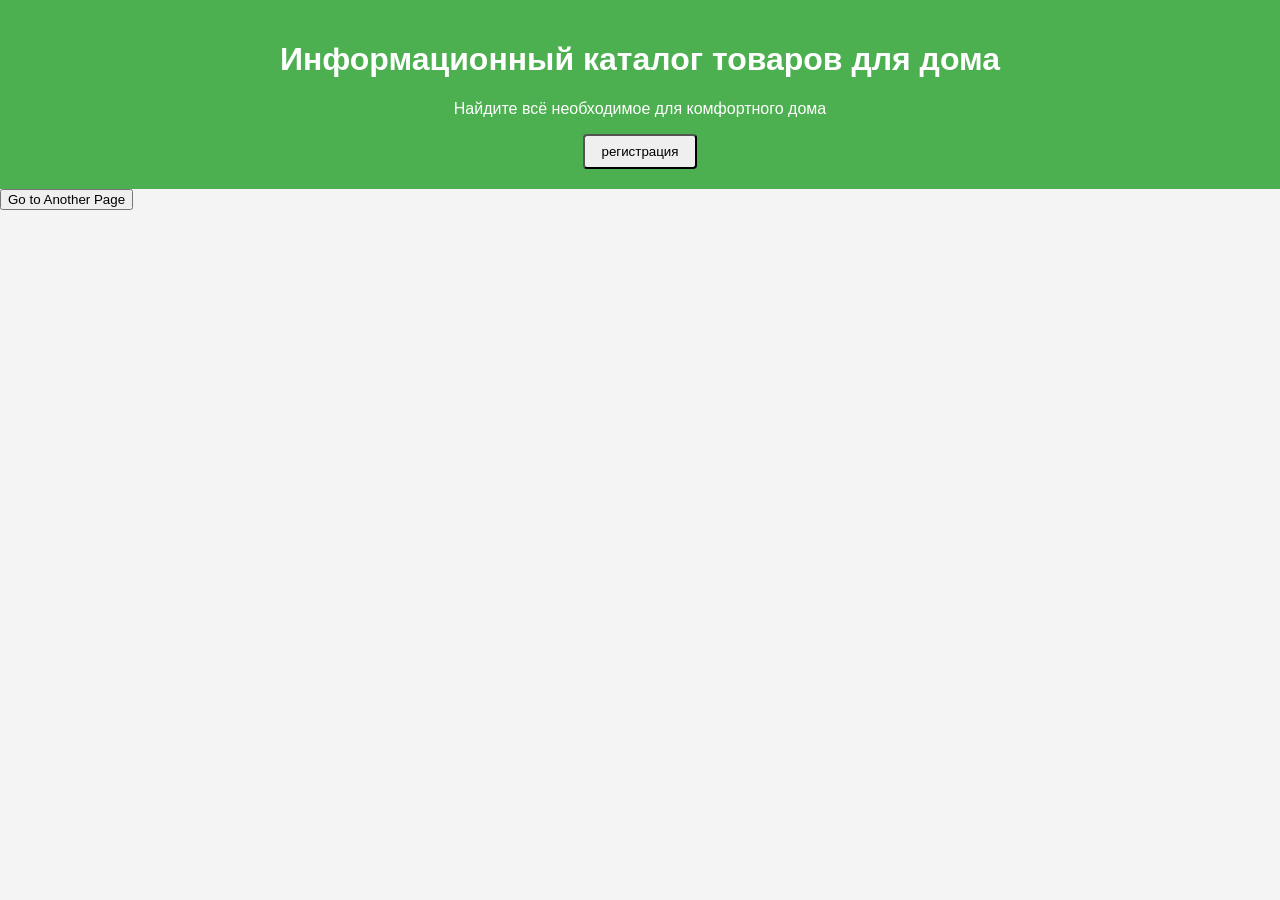
==== glav.html @ 7e82f417 "выполнено отправление в бд данных" ====
<!DOCTYPE html>
<html lang="en">
<head>
    <meta charset="UTF-8">
    <meta name="viewport" content="width=device-width, initial-scale=1.0">
    <title>Каталог товаров для дома</title>
    <link rel="stylesheet" href="css/styles.css">
</head>
<body>
    <header>
        <h1>Информационный каталог товаров для дома</h1>
        <p>Найдите всё необходимое для комфортного дома</p>
        
        <button id="openModal" class="Modal">регистрация</button>
<div id="modalOverlay" class="modal-overlay">
    <div class="modal-window">
        <div class="modal-header">
            <h3>Регистрация</h3>
            <span class="close-btn" id="closeModal" >&times;</span>
        </div>
        <div class="modal-content">
            <label for="nickname" class="form-label">nickname</label>
            <input type="text" class="form-control" id="nickname" name="nickname"/>
        </div>
          <div class="password">
            <label for="password" class="form-label">password</label>
            <input type="password" class="form-control" id="password" name="password"/>
            </div>
        <div class="olds">
            <label for="yerasOld" class="olds">Возраст</label>
            <input type="number" class="olds" id="years" name="olds"/>
        </div>
            <div class="politica">
                <label> <input type="checkbox"> Согласен с условиями использования</label>
            </div>

            <label for="выберете как к вам удобнее обратится в случае чего">
            <p>
                <input type="radio" value="net" name="tech"/>электронная почта
            </p>
            <p>
                <input type="radio" value="java" name="tech"/>номер телефона
            </p>
            </label>
             <select id="phone" name="phone">
                        <option value="lumia 950">Выберите устройсво с которго вы зашли к нам на сайт</option>
                        <option value="lumia">Смартфон</option>
                        <option value="lumia 950">ПК</option>
                        <option value="lumia 950">Планшет</option>
            </select>

        <div class="modal-footer">
            <button type="button" class="btn_reg">подтвердить</button>
            <button class="btn-secondary" id="cancelModal" >выход</button>
        </div>
    </header>
    </div>
</div>

    <div class="slider">
        
        <div class="slides">
            <div class="slide"><img src=""></div>
            <div class="slide"><img src=""></div>
            <div class="slide"></div>
        </div>
    
        
        <button class="prev">&#10094;</button>
        <button class="next">&#10095;</button>
    </div>


<button id="navigateButton">Go to Another Page</button>




    <script src="js/slideer.js"></script>
    <script src="js/modal.js"></script>
    <script src="js/reg.js"></script>
</body>


</html>
---- css/styles.css ----
body {
    font-family: Arial, sans-serif;
    margin: 0;
    padding: 0;
    background-color: #f4f4f4;
    color: #333;
}
header {
    background-color: #4CAF50;
    color: white;
    text-align: center;
    padding: 20px;
}
nav {
    background-color: #333;
    overflow: hidden;
}
nav a {
    float: left;
    display: block;
    color: white;
    text-align: center;
    padding: 14px 16px;
    text-decoration: none;
}
nav a:hover {
    background-color: #ddd;
    color: black;
}
.container {
    max-width: 1200px;
    margin: 20px auto;
    padding: 20px;
    background-color: white;
    border-radius: 8px;
    box-shadow: 0 0 10px rgba(0,0,0,0.1);
}
.category {
    margin-bottom: 40px;
}
.category h2 {
    border-bottom: 2px solid #4CAF50;
    padding-bottom: 10px;
}
.product {
    display: inline-block;
    width: 30%;
    margin: 10px 1%;
    text-align: center;
    border: 1px solid #ddd;
    padding: 10px;
    border-radius: 5px;
}
.product img {
    max-width: 100%;
    height: 150px;
    object-fit: cover;
}
footer {
    text-align: center;
    padding: 10px;
    background-color: #333;
    color: white;
    position: fixed;
    width: 100%;
    bottom: 0;
}


.button {
    width: auto;
    height: 0px;
    background: #d4af37;
    color: #1a1a2e;
    font-weight: 600;
    text-transform: capitalize;
    border-radius: 4px;
    border-width: 1px;
    border-color: #1a1a2e;
    border-style: solid;
    padding: 12px 24px;
    transition: all 0.3s ease;
    cursor: pointer;
    display: inline-flex;
    user-select: auto;
    position: relative;
    overflow: hidden;
    align-items: center;
    justify-content: center;
    line-height: 1;
    font-family: 'Tangerine', serif;
    font-size: 16px;
}
    
.button:active {
   transform: scale(0.96);
}

.kor{
    background-color: #d4af37;
    height: 121px;
    width: 100px;
    float: right;
   
}


.del button{
    background-color: #4CAF50;
}



.kor {
    position: fixed;
    right: 0px;
    top: 0px;
    background: #fff;
    border: 2px solid;
    border-color: black;
    padding: 32px;
    min-width: 250px;
    max-height: 400px;
    overflow-y: auto;
    box-shadow: 0 4px 10px rgba(0,0,0,0.2);
    z-index:70;
}
        
.kor h4 {
    margin: 0 0 10px 0;
    display: flex;
    justify-content: space-between;
    align-items: center;
}

.cart-count {
    background: #e74c3c;
    color: white;
    border-radius: 50%;
    padding: 2px 8px;
    font-size: 14px;
}

.cart-item {
    align-items: center;
    padding: 8px 0;
    border-bottom: 1px solid #eee;
    font-size: 14px;
}

.cart-item:last-child {
    border-bottom: none;
}

.cart-item button {
    background: #e74c3c;
    color: white;
    border-radius: 4px;
    font-size: 12px;
}

.cart-item button:hover {
    background: #c0392b;
}

.cart-total {
    margin-top: 10px;
    font-weight: bold;
    text-align: right;
}

.kor button.clear-btn {
    width: 100%;
    margin-top: 10px;
    padding: 5px;
    background: #95a5a6;
    color: white;
    border-radius: 5px;
}

.kor button.clear-btn:hover {
    background: #7f8c8d;
}

.button {
    background: #27ae60;
    border-radius: 5px;
}

.button:hover {
    background: #219a52;
}

.product {
    border: 1px solid #ddd;
    border-radius: 8px;
    padding: 15px;
    margin: 15px;
    width: 230px;
}

.product img {
    max-width: 100%;
    max-height: 80%;
}

.pop{
    color: #777
}


.modal-overlay {
display: none;
position: fixed;
top: 0;
left: 0;
width: 100%;
height: 100%;
background-color: rgba(0, 0, 0, 0.7);
z-index: 1000; 
justify-content: center;
align-items: center;
}

.modal-window {
background-color: #fff;
border-radius: 8px;
box-shadow: 0 4px 20px rgba(0, 0, 0, 0.15);
max-width: 500px;
width: 90%;
position: relative;
animation: modalFadeIn 0.3s ease-out;
}

.modal-header {
padding: 15px 20px;
border-bottom: 1px solid #eaeaea;
display: flex;
justify-content: space-between;
align-items: center;
}

.modal-header h3 {
margin: 0;
color: #333;
}

.close-btn {
font-size: 24px;
font-weight: bold;
color: #888;
cursor: pointer;
transition: color 0.2s;
}

.close-btn:hover {
color: #333;
}

.modal-content {
padding: 20px;
max-height: 70vh; 
overflow-y: auto; }

.modal-footer {
padding: 15px 20px;
border-top: 1px solid #eaeaea;
display: flex;
justify-content: flex-end;
gap: 10px;
}

@keyframes modalFadeIn {
from {
opacity: 0;
transform: translateY(-20px);
}
to {
opacity: 1;
transform: translateY(0);
}
}


.modal-overlay.active {
display: flex;
}


.btn-primary, .btn-secondary , .Modal{
padding: 8px 16px;
border-radius: 4px;
font-weight: 500;
cursor: pointer;
}

.btn-primary {
background-color: #5c6bc0;
color: white;
border: none;
}

.btn-secondary {
background-color: #f5f5f5;
color: #333;
border: 1px solid #ddd;
}

.btn-reg:hover {
background-color: #3949ab;
}

.btn-secondary:hover {
background-color: #e9e9e9;
}
  
.openModal{
  background-color: #04AA6D;
  border: none;
  color: #04AA6D;
  padding: 15px 32px;
  text-align: center;
  text-decoration: none;
  display: inline-block;
  font-size: 16px;
  margin: 4px 2px;
  cursor: pointer;  
}

.modal-window{
    height: 500px;
    width: 500px;
    background-color: #333;
}

select{
    width: 100%;
    padding: 12px 20px;
    font-size: 16px;
    background-color: #333;
    border: 1px solid #333;
    border-radius: 4px;
    appearance: none;
    color: white;
}

select:hover{
    border-color: #777;
}

select:focus{
    outline: none;
    box-shadow: 0 0 0 2px rgba(74, 144, 226, 0.2);
}

.politica{
    display: inline-block;
    width: 20px;
    height: 20px;
    background: #ddd;
}

.politica::before{
    display: none;
    
    width: 12px;
    height: 12px;
    background: white;
}

.olds{
    margin-top: 10px;
    max-width: 70vh;
    overflow-y: auto;
}

.radio-style {
  display: inline-block;
  width: 20px;
  height: 20px;
  border-radius: 50%; 
  background: #eee; 
  border: 2px solid #ccc; 
}

.radio-style::before {
  content: '';
  display: inline-block;
  width: 100%;
  height: 100%;
  border-radius: 50%;
  background: green;
  opacity: 0; 
  transition: opacity 0.3s; 
}

#radioExample:checked + .radio-style::before {
  opacity: 1; 
}

.slider{
    width: 300px;
    overflow: hidden;
    position: relative;
}

.slides{
    display: flex;
    width: 100%;
    transition: transform 0.5s ease-in-out;
}

input[type="radio"]{
    display: none;
}

#slide1:checked ~ .slides {transform: translateX(0%);}
#slide2:checked ~ .slides {transform: translateX(-100%);}
#slide3:checked ~ .slides {transform: translateX(-200%);}

.controls {
    text-align: center;
    margin-top: 10px;
}

.controls label{
    display: inline-block;
    width: 15px;
    height: 15px;
    background: gray;
    border-radius: 50%;
    margin: 5px;
    cursor: pointer;
}

input:checked + label{
    background: black;
}

.slider {
    width: 500px; 
    overflow: hidden; 
    position: relative;
}

       
.slides {
    display: flex; 
    transition: transform 0.5s ease-in-out;
}

       
.slide {
    width: 100%;
    flex-shrink: 0;
}

       
.slide img {
    width: 100%; 
    display: block;
}

        
.prev, .next {
    position: absolute; 
    top: 50%;
    transform: translateY(-50%);
    background: rgba(0, 0, 0, 0.5);
    color: white; 
    border: none; 
    padding: 10px; 
    cursor: pointer; 
    font-size: 18px; 
    font-weight: bold;
    z-index: 2;
}


.prev {
    left: 10px;
}


.next {
    right: 10px;
}
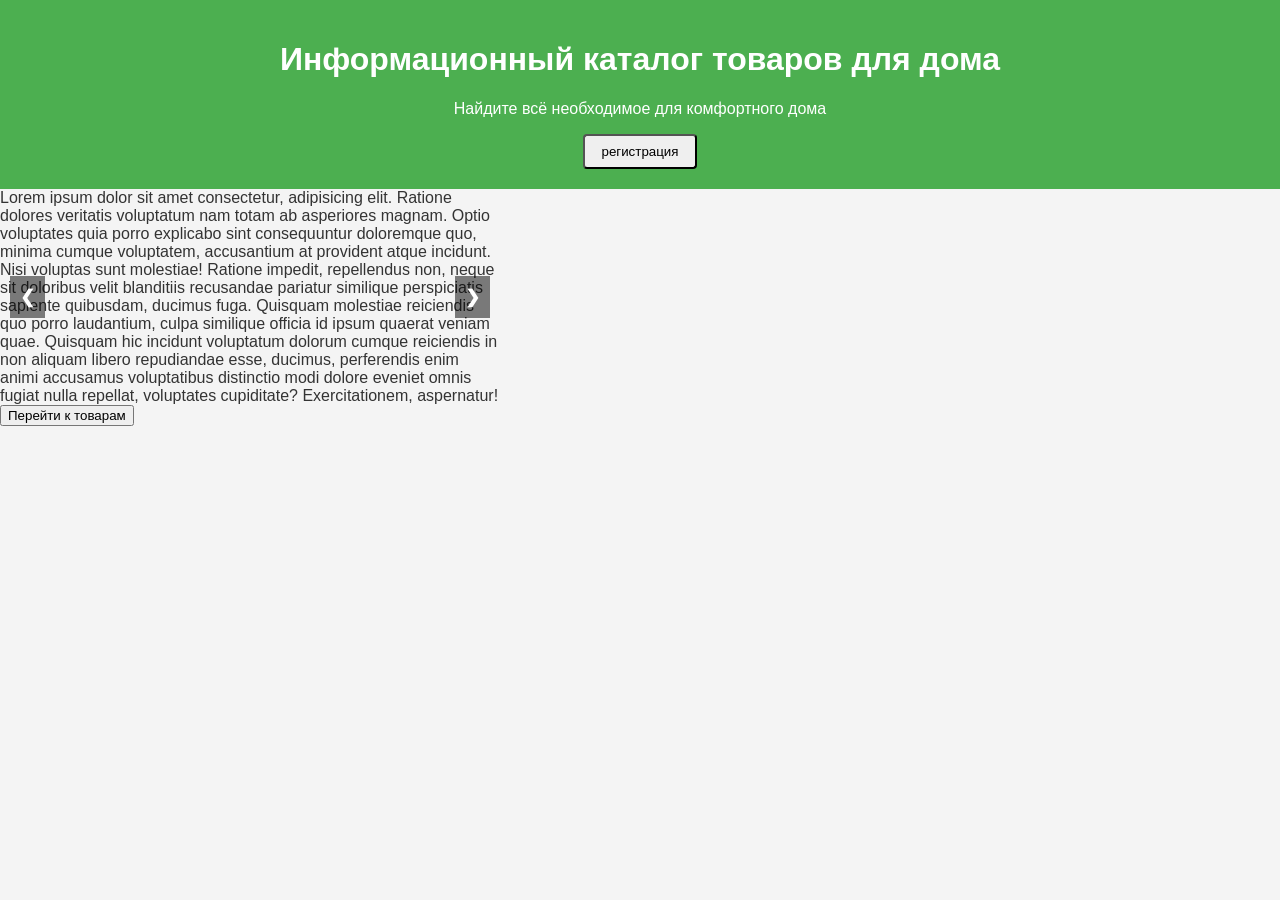
==== commit 811e20cb: "побавление get-запроса и корзины на test1" ====
--- a/glav.html
+++ b/glav.html
@@ -3,7 +3,7 @@
 <head>
     <meta charset="UTF-8">
     <meta name="viewport" content="width=device-width, initial-scale=1.0">
-    <title>Каталог товаров для дома</title>
+    <title>Главная</title>
     <link rel="stylesheet" href="css/styles.css">
 </head>
 <body>
@@ -60,9 +60,9 @@
     <div class="slider">
         
         <div class="slides">
-            <div class="slide"><img src=""></div>
-            <div class="slide"><img src=""></div>
-            <div class="slide"></div>
+            <div class="slide">Lorem ipsum dolor sit amet consectetur, adipisicing elit. Ratione dolores veritatis voluptatum nam totam ab asperiores magnam. Optio voluptates quia porro explicabo sint consequuntur doloremque quo, minima cumque voluptatem, accusantium at provident atque incidunt. Nisi voluptas sunt molestiae! Ratione impedit, repellendus non, neque sit doloribus velit blanditiis recusandae pariatur similique perspiciatis sapiente quibusdam, ducimus fuga. Quisquam molestiae reiciendis quo porro laudantium, culpa similique officia id ipsum quaerat veniam quae. Quisquam hic incidunt voluptatum dolorum cumque reiciendis in non aliquam libero repudiandae esse, ducimus, perferendis enim animi accusamus voluptatibus distinctio modi dolore eveniet omnis fugiat nulla repellat, voluptates cupiditate? Exercitationem, aspernatur!</div>
+            <div class="slide">Lorem ipsum dolor sit amet consectetur adipisicing elit. Placeat odit consectetur voluptatibus quasi quaerat maxime impedit facilis consequatur ullam eius aperiam, illo dicta laboriosam doloribus voluptates, inventore fuga error? Porro fugit temporibus provident voluptatum distinctio laboriosam expedita debitis reprehenderit aliquid vitae, nostrum ullam aliquam praesentium neque sequi illum nulla accusamus! Dicta, adipisci. Ratione placeat, nisi expedita, iste sequi quaerat sit ad vitae, ipsa voluptatum similique! Explicabo vel facilis accusantium nobis iure cumque natus fugiat recusandae beatae, laboriosam sequi! Placeat iure adipisci nemo repellat, architecto quam, sequi molestiae delectus quas veritatis labore maxime eligendi, asperiores ab corrupti obcaecati consequuntur quaerat saepe?</div>
+            <div class="slide">Lorem ipsum dolor sit amet, consectetur adipisicing elit. Repellendus ducimus quis maxime. Vel consequuntur cum exercitationem ex suscipit nulla officia eligendi omnis? Corporis odio, atque voluptates, harum esse rem dolores dignissimos exercitationem eaque eveniet quasi a iste assumenda ipsa mollitia. Hic esse ratione corporis molestiae. Sit impedit ut iusto in iste, vitae veniam dignissimos natus pariatur laborum fugit aliquid, porro itaque similique mollitia, totam omnis. Laborum ipsum natus possimus est cumque, exercitationem amet ut beatae blanditiis magni. Commodi quam quibusdam temporibus numquam maiores fugiat ea vero mollitia explicabo labore. Necessitatibus libero magnam, rerum quia numquam reiciendis sit inventore pariatur earum?</div>
         </div>
     
         
@@ -71,7 +71,7 @@
     </div>
 
 
-<button id="navigateButton">Go to Another Page</button>
+<button id="navigateButton">Перейти к товарам</button>
 
 
 
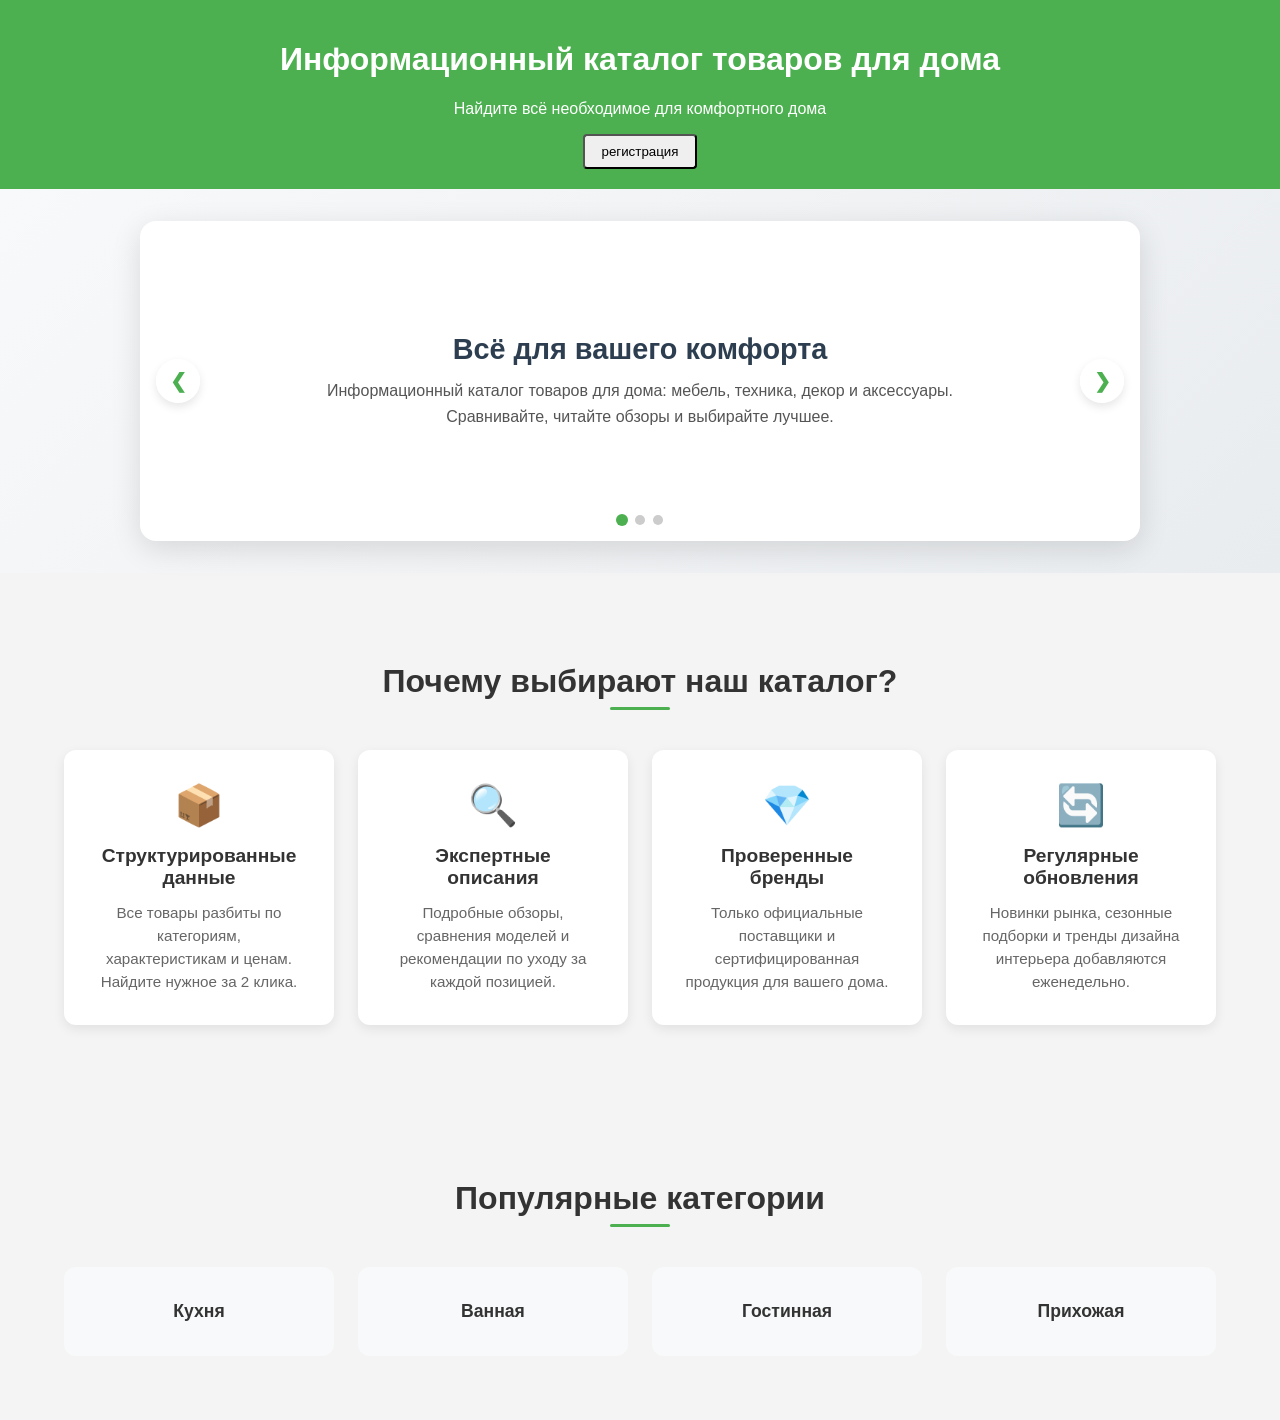
==== commit 6941f2dd: "обновление главной страницы" ====
--- a/glav.html
+++ b/glav.html
@@ -16,7 +16,7 @@
     <div class="modal-window">
         <div class="modal-header">
             <h3>Регистрация</h3>
-            <span class="close-btn" id="closeModal" >&times;</span>
+            <span class="close-btn" id="closeModal" ></span>
         </div>
         <div class="modal-content">
             <label for="nickname" class="form-label">nickname</label>
@@ -57,24 +57,75 @@
     </div>
 </div>
 
+<section class="hero-section">
     <div class="slider">
-        
         <div class="slides">
-            <div class="slide">Lorem ipsum dolor sit amet consectetur, adipisicing elit. Ratione dolores veritatis voluptatum nam totam ab asperiores magnam. Optio voluptates quia porro explicabo sint consequuntur doloremque quo, minima cumque voluptatem, accusantium at provident atque incidunt. Nisi voluptas sunt molestiae! Ratione impedit, repellendus non, neque sit doloribus velit blanditiis recusandae pariatur similique perspiciatis sapiente quibusdam, ducimus fuga. Quisquam molestiae reiciendis quo porro laudantium, culpa similique officia id ipsum quaerat veniam quae. Quisquam hic incidunt voluptatum dolorum cumque reiciendis in non aliquam libero repudiandae esse, ducimus, perferendis enim animi accusamus voluptatibus distinctio modi dolore eveniet omnis fugiat nulla repellat, voluptates cupiditate? Exercitationem, aspernatur!</div>
-            <div class="slide">Lorem ipsum dolor sit amet consectetur adipisicing elit. Placeat odit consectetur voluptatibus quasi quaerat maxime impedit facilis consequatur ullam eius aperiam, illo dicta laboriosam doloribus voluptates, inventore fuga error? Porro fugit temporibus provident voluptatum distinctio laboriosam expedita debitis reprehenderit aliquid vitae, nostrum ullam aliquam praesentium neque sequi illum nulla accusamus! Dicta, adipisci. Ratione placeat, nisi expedita, iste sequi quaerat sit ad vitae, ipsa voluptatum similique! Explicabo vel facilis accusantium nobis iure cumque natus fugiat recusandae beatae, laboriosam sequi! Placeat iure adipisci nemo repellat, architecto quam, sequi molestiae delectus quas veritatis labore maxime eligendi, asperiores ab corrupti obcaecati consequuntur quaerat saepe?</div>
-            <div class="slide">Lorem ipsum dolor sit amet, consectetur adipisicing elit. Repellendus ducimus quis maxime. Vel consequuntur cum exercitationem ex suscipit nulla officia eligendi omnis? Corporis odio, atque voluptates, harum esse rem dolores dignissimos exercitationem eaque eveniet quasi a iste assumenda ipsa mollitia. Hic esse ratione corporis molestiae. Sit impedit ut iusto in iste, vitae veniam dignissimos natus pariatur laborum fugit aliquid, porro itaque similique mollitia, totam omnis. Laborum ipsum natus possimus est cumque, exercitationem amet ut beatae blanditiis magni. Commodi quam quibusdam temporibus numquam maiores fugiat ea vero mollitia explicabo labore. Necessitatibus libero magnam, rerum quia numquam reiciendis sit inventore pariatur earum?</div>
+            <div class="slide">
+                <div class="slide-content">
+                    <h2>Всё для вашего комфорта</h2>
+                    <p>Информационный каталог товаров для дома: мебель, техника, декор и аксессуары. Сравнивайте, читайте обзоры и выбирайте лучшее.</p>
+                </div>
+            </div>
+            <div class="slide">
+                <div class="slide-content">
+                    <h2>Умный поиск по категориям</h2>
+                    <p>Кухня, спальня, ванная, дача и детская. Каждая позиция с характеристиками, фото и рекомендациями по выбору.</p>
+                </div>
+            </div>
+            <div class="slide">
+                <div class="slide-content">
+                    <h2>Новинки и полезные советы</h2>
+                    <p>Тренды дизайна, гайды по обустройству и актуальные коллекции обновляются каждую неделю. Планируйте покупки с умом!</p>
+                </div>
+            </div>
         </div>
-    
-        
-        <button class="prev">&#10094;</button>
-        <button class="next">&#10095;</button>
+
+        <button class="slider-btn prev" aria-label="Предыдущий слайд">&#10094;</button>
+        <button class="slider-btn next" aria-label="Следующий слайд">&#10095;</button>
+
+        <div class="slider-dots">
+            <span class="dot active" data-slide="0"></span>
+            <span class="dot" data-slide="1"></span>
+            <span class="dot" data-slide="2"></span>
+        </div>
     </div>
+</section>
 
+<section class="page-section features-section">
+    <h2 class="section-title">Почему выбирают наш каталог?</h2>
+    <div class="grid-4">
+        <div class="info-card">
+            <span class="card-icon">📦</span>
+            <h3>Структурированные данные</h3>
+            <p>Все товары разбиты по категориям, характеристикам и ценам. Найдите нужное за 2 клика.</p>
+        </div>
+        <div class="info-card">
+            <span class="card-icon">🔍</span>
+            <h3>Экспертные описания</h3>
+            <p>Подробные обзоры, сравнения моделей и рекомендации по уходу за каждой позицией.</p>
+        </div>
+        <div class="info-card">
+            <span class="card-icon">💎</span>
+            <h3>Проверенные бренды</h3>
+            <p>Только официальные поставщики и сертифицированная продукция для вашего дома.</p>
+        </div>
+        <div class="info-card">
+            <span class="card-icon">🔄</span>
+            <h3>Регулярные обновления</h3>
+            <p>Новинки рынка, сезонные подборки и тренды дизайна интерьера добавляются еженедельно.</p>
+        </div>
+    </div>
+</section>
 
-<button id="navigateButton">Перейти к товарам</button>
-
-
-
+<section class="page-section categories-section">
+    <h2 class="section-title">Популярные категории</h2>
+    <div class="grid-4">
+        <a href="test1.html" class="cat-card" style="--accent:#4CAF50">Кухня</a>
+        <a href="test2.html" class="cat-card" style="--accent:#FF9800">Ванная</a>
+        <a href="test3.html" class="cat-card" style="--accent:#2196F3">Гостинная</a>
+        <a href="test5.html" class="cat-card" style="--accent:#9C27B0">Прихожая</a>
+    </div>
+</section>
 
     <script src="js/slideer.js"></script>
     <script src="js/modal.js"></script>
--- a/css/styles.css
+++ b/css/styles.css
@@ -398,25 +398,15 @@
   opacity: 1; 
 }
 
-.slider{
-    width: 300px;
-    overflow: hidden;
-    position: relative;
-}
-
-.slides{
-    display: flex;
-    width: 100%;
-    transition: transform 0.5s ease-in-out;
-}
+
+
+
 
 input[type="radio"]{
     display: none;
 }
 
-#slide1:checked ~ .slides {transform: translateX(0%);}
-#slide2:checked ~ .slides {transform: translateX(-100%);}
-#slide3:checked ~ .slides {transform: translateX(-200%);}
+
 
 .controls {
     text-align: center;
@@ -437,52 +427,377 @@
     background: black;
 }
 
+
+/* ========================
+   БАЗОВЫЕ ПЕРЕМЕННЫЕ И СБРОС
+======================== */
+:root {
+    --primary: #4CAF50;
+    --primary-dark: #2E7D32;
+    --text: #333;
+    --text-light: #666;
+    --bg-light: #f8f9fa;
+    --white: #fff;
+    --shadow: 0 4px 12px rgba(0,0,0,0.08);
+    --shadow-hover: 0 8px 24px rgba(0,0,0,0.15);
+    --radius: 12px;
+    --gap: 24px;
+}
+
+*, *::before, *::after {
+    box-sizing: border-box;
+}
+
+/* ========================
+   ОБЩИЕ СТИЛИ СЕКЦИЙ
+======================== */
+.page-section {
+    max-width: 1200px;
+    margin: 0 auto;
+    padding: 4rem 1.5rem;
+}
+
+.section-title {
+    text-align: center;
+    font-size: clamp(1.5rem, 4vw, 2rem);
+    margin-bottom: 2.5rem;
+    color: var(--text);
+    position: relative;
+    padding-bottom: 10px;
+}
+
+.section-title::after {
+    content: '';
+    position: absolute;
+    bottom: 0;
+    left: 50%;
+    transform: translateX(-50%);
+    width: 60px;
+    height: 3px;
+    background: var(--primary);
+    border-radius: 3px;
+}
+
+/* Сетки */
+.grid-4 {
+    display: grid;
+    grid-template-columns: repeat(auto-fit, minmax(240px, 1fr));
+    gap: var(--gap);
+}
+
+.grid-3 {
+    display: grid;
+    grid-template-columns: repeat(auto-fit, minmax(280px, 1fr));
+    gap: var(--gap);
+    margin-bottom: 2rem;
+}
+
+/* ========================
+   КАРТОЧКИ ПРЕИМУЩЕСТВ
+======================== */
+.info-card {
+    background: var(--white);
+    padding: 2rem;
+    border-radius: var(--radius);
+    box-shadow: var(--shadow);
+    text-align: center;
+    transition: all 0.3s ease;
+}
+
+.info-card:hover {
+    transform: translateY(-5px);
+    box-shadow: var(--shadow-hover);
+}
+
+.card-icon {
+    font-size: 2.5rem;
+    display: block;
+    margin-bottom: 1rem;
+}
+
+.info-card h3 {
+    margin: 0 0 0.8rem;
+    font-size: 1.2rem;
+    color: var(--text);
+}
+
+.info-card p {
+    margin: 0;
+    color: var(--text-light);
+    line-height: 1.5;
+    font-size: 0.95rem;
+}
+
+/* ========================
+   КАРТОЧКИ КАТЕГОРИЙ
+======================== */
+.cat-card {
+    display: flex;
+    align-items: center;
+    justify-content: center;
+    background: var(--bg-light);
+    padding: 2rem;
+    border-radius: var(--radius);
+    text-decoration: none;
+    color: var(--text);
+    font-weight: 600;
+    font-size: 1.1rem;
+    border: 2px solid transparent;
+    transition: all 0.3s ease;
+    position: relative;
+    overflow: hidden;
+}
+
+.cat-card::before {
+    content: '';
+    position: absolute;
+    top: 0; left: 0; width: 100%; height: 100%;
+    background: var(--accent);
+    opacity: 0;
+    transition: opacity 0.3s;
+    z-index: 0;
+}
+
+.cat-card:hover::before {
+    opacity: 0.1;
+}
+
+.cat-card:hover {
+    border-color: var(--accent);
+    transform: translateY(-3px);
+    box-shadow: var(--shadow);
+    color: var(--accent);
+}
+
+/* ========================
+   КАРТОЧКИ ТОВАРОВ
+======================== */
+.preview-card {
+    background: var(--white);
+    border-radius: var(--radius);
+    padding: 1.5rem;
+    box-shadow: var(--shadow);
+    display: flex;
+    flex-direction: column;
+    transition: all 0.3s ease;
+}
+
+.preview-card:hover {
+    box-shadow: var(--shadow-hover);
+    transform: translateY(-4px);
+}
+
+.card-img-placeholder {
+    height: 140px;
+    background: #e9ecef;
+    border-radius: 8px;
+    display: flex;
+    align-items: center;
+    justify-content: center;
+    font-size: 2rem;
+    color: #adb5bd;
+    margin-bottom: 1rem;
+}
+
+.preview-card h3 {
+    margin: 0 0 0.5rem;
+    font-size: 1.15rem;
+}
+
+.meta {
+    margin: 0 0 1rem;
+    color: var(--text-light);
+    font-size: 0.85rem;
+    flex-grow: 1;
+}
+
+.btn-card {
+    padding: 0.6rem 1.2rem;
+    background: var(--primary);
+    color: white;
+    border: none;
+    border-radius: 6px;
+    cursor: pointer;
+    font-weight: 500;
+    transition: background 0.2s;
+    align-self: flex-start;
+}
+
+.btn-card:hover {
+    background: var(--primary-dark);
+}
+
+.center-btn {
+    text-align: center;
+    margin-top: 1rem;
+}
+
+/* ========================
+   ФУТЕР
+======================== */
+.main-footer {
+    background: #2c3e50;
+    color: #ecf0f1;
+    padding: 2rem 1.5rem;
+    margin-top: 3rem;
+}
+
+.footer-inner {
+    max-width: 1200px;
+    margin: 0 auto;
+    display: flex;
+    flex-wrap: wrap;
+    justify-content: space-between;
+    align-items: center;
+    gap: 1rem;
+}
+
+.footer-nav a {
+    color: #bdc3c7;
+    text-decoration: none;
+    margin-left: 1.5rem;
+    font-size: 0.9rem;
+    transition: color 0.2s;
+}
+
+.footer-nav a:hover {
+    color: var(--primary);
+}
+
+/* ========================
+   АДАПТИВ
+======================== */
+@media (max-width: 768px) {
+    .page-section { padding: 3rem 1rem; }
+    .grid-4, .grid-3 { grid-template-columns: 1fr; gap: 16px; }
+    .footer-inner { flex-direction: column; text-align: center; }
+    .footer-nav a { margin: 0 0.5rem; }
+    #navigateButton { bottom: 20px; right: 20px; }
+}
+
+
+
+/* ========================
+   HERO СЕКЦИЯ И СЛАЙДЕР
+======================== */
+.hero-section {
+    width: 100%;
+    background: linear-gradient(135deg, #f8f9fa 0%, #e9ecef 100%);
+    padding: 2rem 1rem;
+    display: flex;
+    justify-content: center;
+}
+
 .slider {
-    width: 500px; 
-    overflow: hidden; 
     position: relative;
-}
-
-       
+    width: 100%;
+    max-width: 1000px;
+    height: 320px;
+    border-radius: 16px;
+    overflow: hidden;
+    background: #fff;
+    box-shadow: 0 8px 30px rgba(0,0,0,0.12);
+}
+
 .slides {
-    display: flex; 
-    transition: transform 0.5s ease-in-out;
-}
-
-       
+    display: flex;
+    height: 100%;
+    transition: transform 0.6s cubic-bezier(0.25, 1, 0.5, 1);
+    will-change: transform;
+}
+
 .slide {
-    width: 100%;
-    flex-shrink: 0;
-}
-
-       
-.slide img {
-    width: 100%; 
-    display: block;
-}
-
-        
-.prev, .next {
-    position: absolute; 
+    min-width: 100%;
+    display: flex;
+    align-items: center;
+    justify-content: center;
+    padding: 2rem;
+    box-sizing: border-box;
+}
+
+.slide-content {
+    max-width: 700px;
+    text-align: center;
+}
+
+.slide-content h2 {
+    margin: 0 0 12px;
+    font-size: clamp(1.4rem, 3vw, 1.8rem);
+    color: #2c3e50;
+    font-weight: 700;
+}
+
+.slide-content p {
+    margin: 0;
+    color: #555;
+    font-size: 1rem;
+    line-height: 1.6;
+}
+
+/* Кнопки навигации */
+.slider-btn {
+    position: absolute;
     top: 50%;
     transform: translateY(-50%);
-    background: rgba(0, 0, 0, 0.5);
-    color: white; 
-    border: none; 
-    padding: 10px; 
-    cursor: pointer; 
-    font-size: 18px; 
+    width: 44px;
+    height: 44px;
+    border: none;
+    border-radius: 50%;
+    background: rgba(255,255,255,0.9);
+    color: #4CAF50;
+    font-size: 20px;
     font-weight: bold;
-    z-index: 2;
-}
-
-
-.prev {
-    left: 10px;
-}
-
-
-.next {
-    right: 10px;
-}
-
+    cursor: pointer;
+    box-shadow: 0 4px 10px rgba(0,0,0,0.1);
+    transition: all 0.25s ease;
+    z-index: 10;
+    display: flex;
+    align-items: center;
+    justify-content: center;
+}
+
+.slider-btn:hover {
+    background: #4CAF50;
+    color: #fff;
+    transform: translateY(-50%) scale(1.05);
+}
+
+.slider-btn:active { transform: translateY(-50%) scale(0.95); }
+.prev { left: 16px; }
+.next { right: 16px; }
+
+/* Индикаторы-точки */
+.slider-dots {
+    position: absolute;
+    bottom: 16px;
+    left: 50%;
+    transform: translateX(-50%);
+    display: flex;
+    gap: 8px;
+    z-index: 10;
+}
+
+.dot {
+    width: 10px;
+    height: 10px;
+    border-radius: 50%;
+    background: #ccc;
+    cursor: pointer;
+    transition: all 0.3s;
+}
+
+.dot.active {
+    background: #4CAF50;
+    transform: scale(1.2);
+}
+
+.dot:hover { background: #888; }
+
+/* Адаптив */
+@media (max-width: 768px) {
+    .slider { height: 260px; border-radius: 12px; }
+    .slide-content { padding: 0 1rem; }
+    .slide-content h2 { font-size: 1.2rem; }
+    .slide-content p { font-size: 0.9rem; }
+    .slider-btn { width: 38px; height: 38px; font-size: 18px; }
+}
